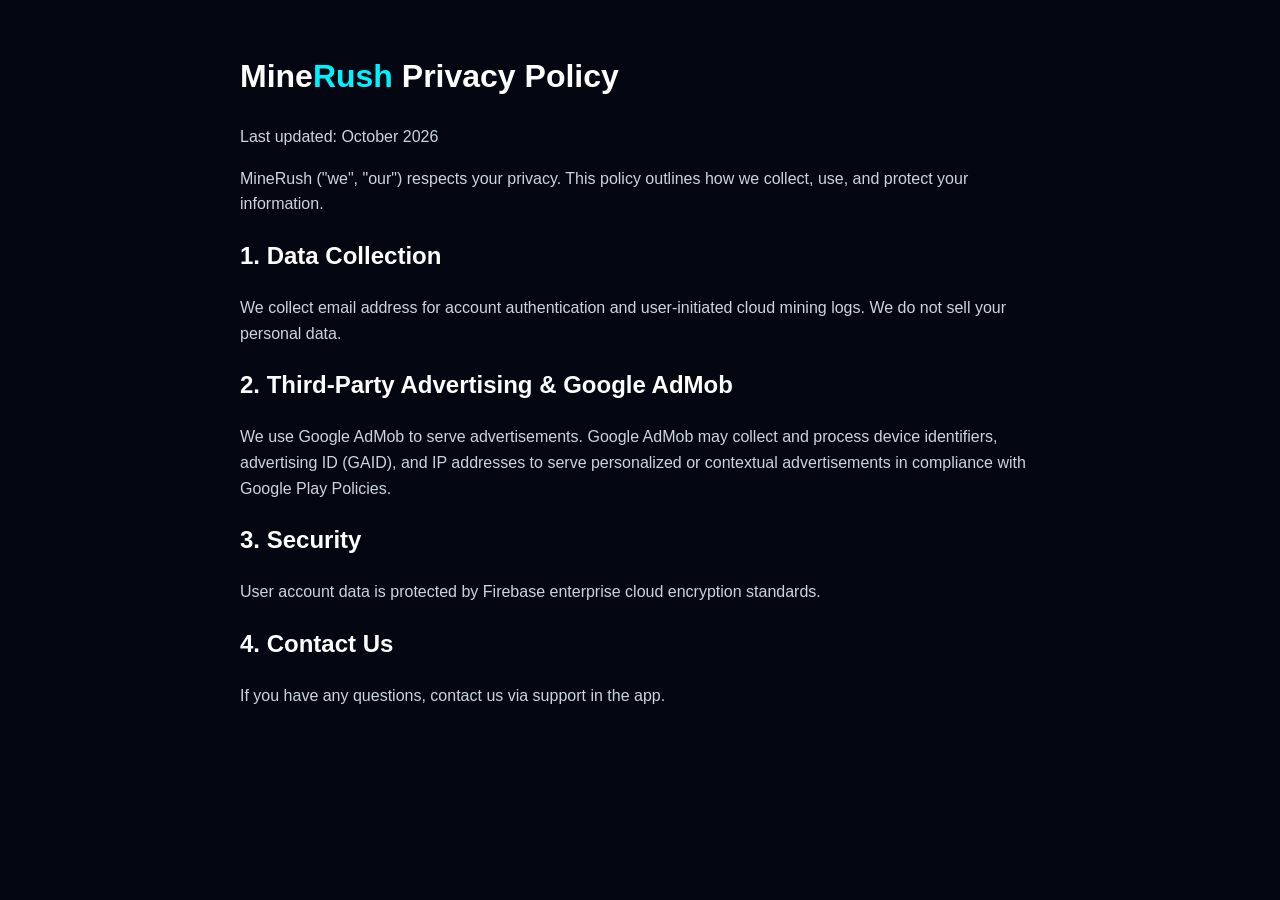
==== privacy.html @ 8f919671 "Add privacy policy page for MineRush This file outlines the privacy policy for MineRush, detailing d" ====
<!DOCTYPE html>
<html lang="en">
<head>
    <meta charset="UTF-8">
    <meta name="viewport" content="width=device-width, initial-scale=1.0">
    <title>Privacy Policy - MineRush</title>
    <style>
        body { background:#040711; color:#CBD5E1; font-family:-apple-system, BlinkMacSystemFont, 'Segoe UI', Roboto, sans-serif; padding:30px 20px; max-width:800px; margin:auto; line-height:1.6; }
        h1, h2 { color:#FFF; }
        h1 span { color:#00F2FE; }
        a { color:#00F2FE; }
    </style>
</head>
<body>
    <h1>Mine<span>Rush</span> Privacy Policy</h1>
    <p>Last updated: October 2026</p>
    <p>MineRush ("we", "our") respects your privacy. This policy outlines how we collect, use, and protect your information.</p>
    
    <h2>1. Data Collection</h2>
    <p>We collect email address for account authentication and user-initiated cloud mining logs. We do not sell your personal data.</p>

    <h2>2. Third-Party Advertising & Google AdMob</h2>
    <p>We use Google AdMob to serve advertisements. Google AdMob may collect and process device identifiers, advertising ID (GAID), and IP addresses to serve personalized or contextual advertisements in compliance with Google Play Policies.</p>

    <h2>3. Security</h2>
    <p>User account data is protected by Firebase enterprise cloud encryption standards.</p>

    <h2>4. Contact Us</h2>
    <p>If you have any questions, contact us via support in the app.</p>
</body>
</html>
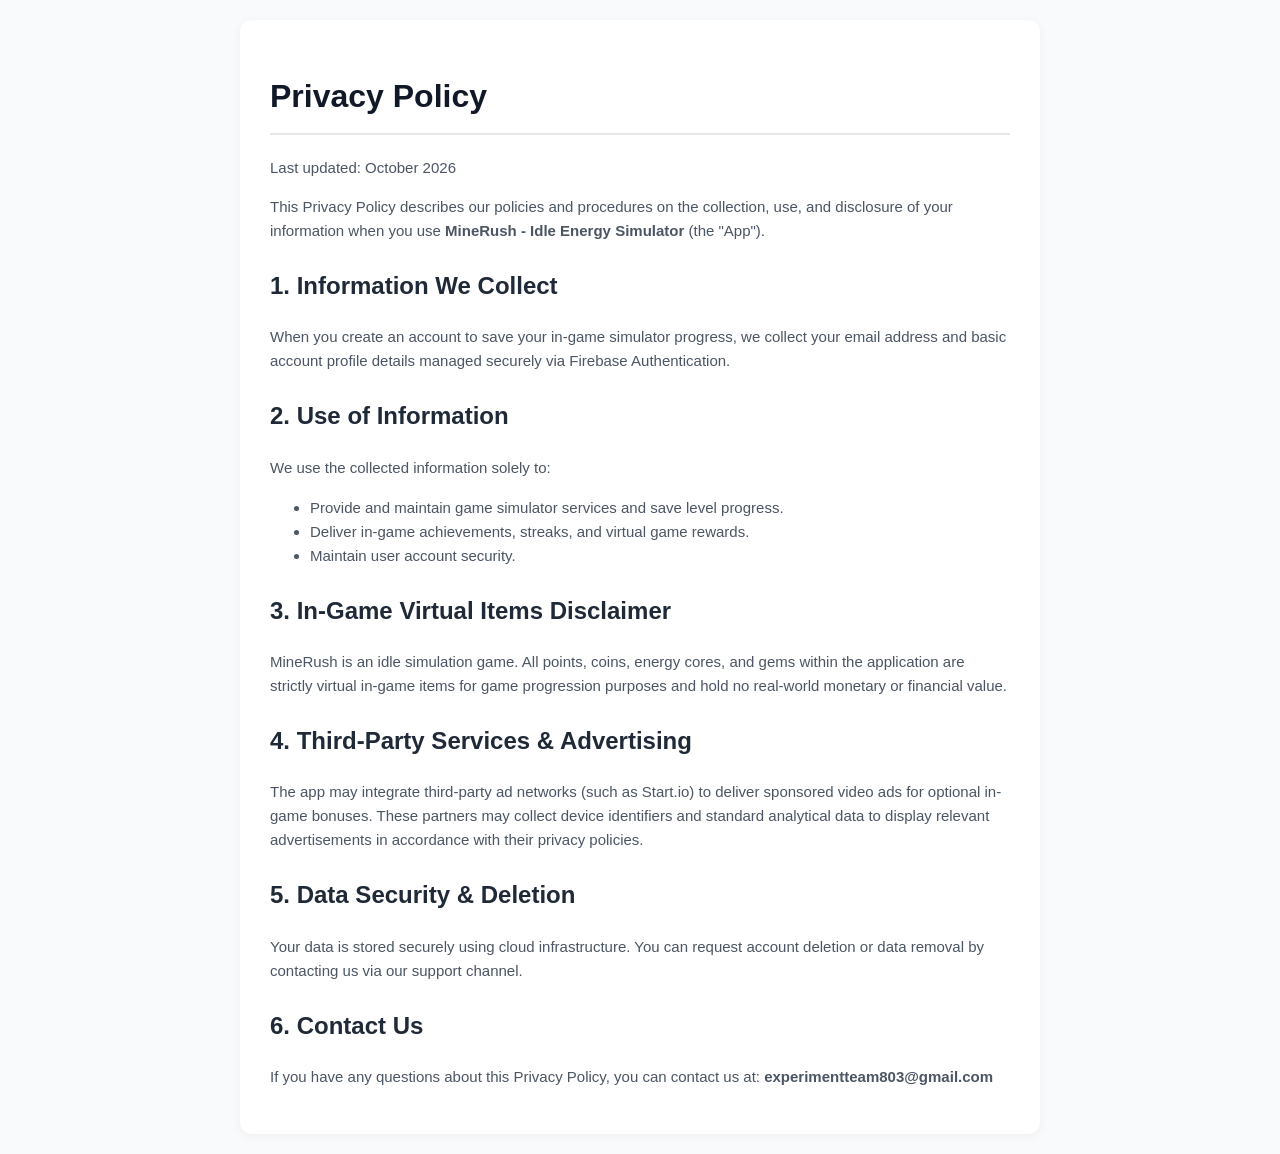
==== commit d8b66b2c: "Revise privacy policy for MineRush Simulator Updated the privacy policy to reflect the new app name " ====
--- a/privacy.html
+++ b/privacy.html
@@ -3,29 +3,43 @@
 <head>
     <meta charset="UTF-8">
     <meta name="viewport" content="width=device-width, initial-scale=1.0">
-    <title>Privacy Policy - MineRush</title>
+    <title>Privacy Policy - MineRush Simulator</title>
     <style>
-        body { background:#040711; color:#CBD5E1; font-family:-apple-system, BlinkMacSystemFont, 'Segoe UI', Roboto, sans-serif; padding:30px 20px; max-width:800px; margin:auto; line-height:1.6; }
-        h1, h2 { color:#FFF; }
-        h1 span { color:#00F2FE; }
-        a { color:#00F2FE; }
+        body { font-family: -apple-system, BlinkMacSystemFont, "Segoe UI", Roboto, sans-serif; line-height: 1.6; color: #333; max-width: 800px; margin: 0 auto; padding: 20px; background: #f9fafb; }
+        .container { background: #fff; padding: 30px; border-radius: 12px; box-shadow: 0 2px 10px rgba(0,0,0,0.05); }
+        h1 { color: #111827; border-bottom: 2px solid #e5e7eb; padding-bottom: 10px; }
+        h2 { color: #1f2937; margin-top: 24px; }
+        p, li { color: #4b5563; font-size: 15px; }
     </style>
 </head>
 <body>
-    <h1>Mine<span>Rush</span> Privacy Policy</h1>
-    <p>Last updated: October 2026</p>
-    <p>MineRush ("we", "our") respects your privacy. This policy outlines how we collect, use, and protect your information.</p>
-    
-    <h2>1. Data Collection</h2>
-    <p>We collect email address for account authentication and user-initiated cloud mining logs. We do not sell your personal data.</p>
+    <div class="container">
+        <h1>Privacy Policy</h1>
+        <p>Last updated: October 2026</p>
+        <p>This Privacy Policy describes our policies and procedures on the collection, use, and disclosure of your information when you use <strong>MineRush - Idle Energy Simulator</strong> (the "App").</p>
 
-    <h2>2. Third-Party Advertising & Google AdMob</h2>
-    <p>We use Google AdMob to serve advertisements. Google AdMob may collect and process device identifiers, advertising ID (GAID), and IP addresses to serve personalized or contextual advertisements in compliance with Google Play Policies.</p>
+        <h2>1. Information We Collect</h2>
+        <p>When you create an account to save your in-game simulator progress, we collect your email address and basic account profile details managed securely via Firebase Authentication.</p>
 
-    <h2>3. Security</h2>
-    <p>User account data is protected by Firebase enterprise cloud encryption standards.</p>
+        <h2>2. Use of Information</h2>
+        <p>We use the collected information solely to:</p>
+        <ul>
+            <li>Provide and maintain game simulator services and save level progress.</li>
+            <li>Deliver in-game achievements, streaks, and virtual game rewards.</li>
+            <li>Maintain user account security.</li>
+        </ul>
 
-    <h2>4. Contact Us</h2>
-    <p>If you have any questions, contact us via support in the app.</p>
+        <h2>3. In-Game Virtual Items Disclaimer</h2>
+        <p>MineRush is an idle simulation game. All points, coins, energy cores, and gems within the application are strictly virtual in-game items for game progression purposes and hold no real-world monetary or financial value.</p>
+
+        <h2>4. Third-Party Services & Advertising</h2>
+        <p>The app may integrate third-party ad networks (such as Start.io) to deliver sponsored video ads for optional in-game bonuses. These partners may collect device identifiers and standard analytical data to display relevant advertisements in accordance with their privacy policies.</p>
+
+        <h2>5. Data Security & Deletion</h2>
+        <p>Your data is stored securely using cloud infrastructure. You can request account deletion or data removal by contacting us via our support channel.</p>
+
+        <h2>6. Contact Us</h2>
+        <p>If you have any questions about this Privacy Policy, you can contact us at: <strong>experimentteam803@gmail.com</strong></p>
+    </div>
 </body>
 </html>
